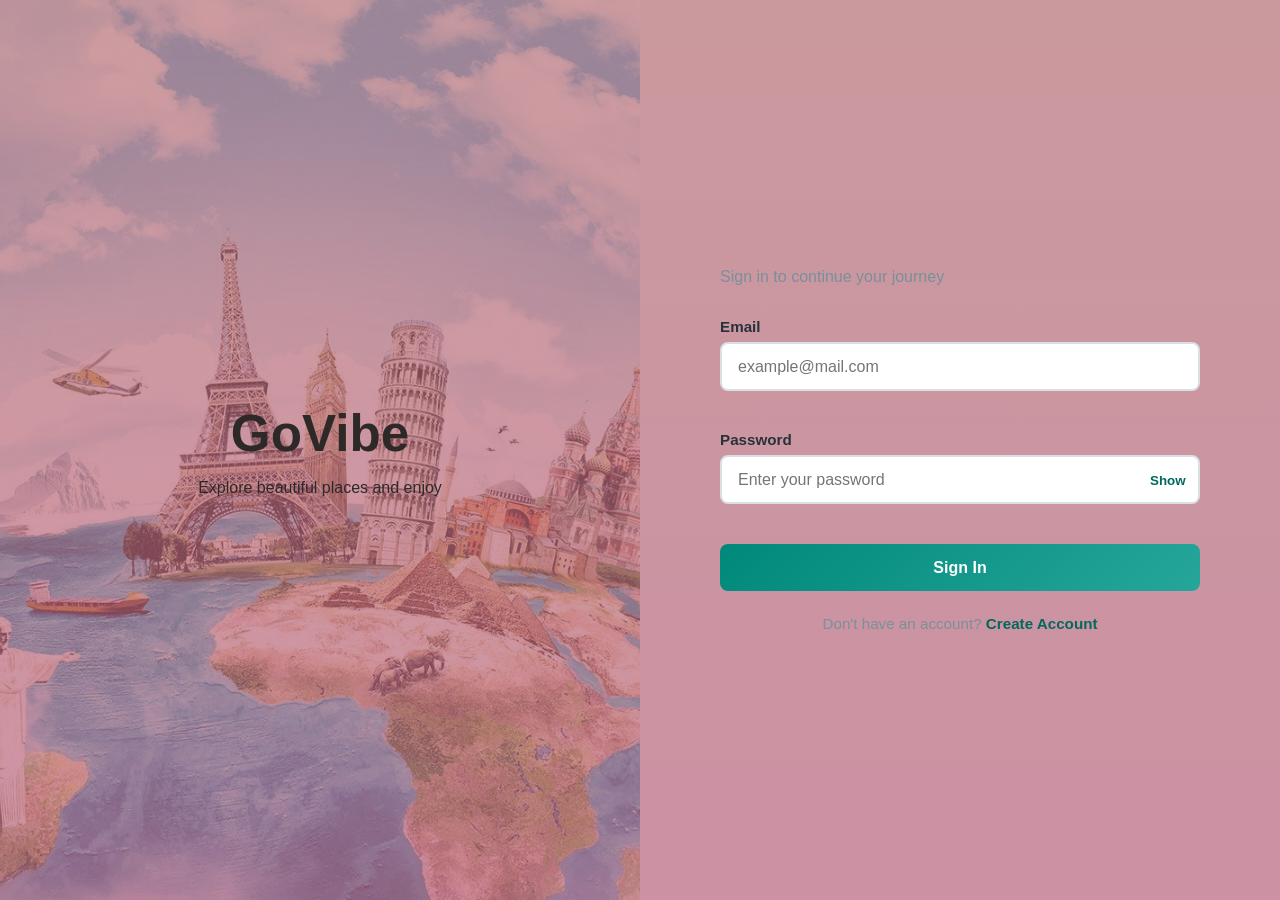
==== signin.html @ 7be55044 "Move index.html to root folder" ====
<!DOCTYPE html>
<html lang="en">

<head>
    <meta charset="UTF-8">
    <meta name="viewport" content="width=device-width, initial-scale=1.0">
    <title>GoVibe - Sign In</title>
    <link rel="stylesheet" href="../css/style.css">
</head>

<body>

    <div class="auth-container">

        <div class="auth-image">
            <div class="overlay">
                <h1>GoVibe</h1>
                <p>Explore beautiful places and enjoy</p>
            </div>
        </div>

        <div class="form-container">

            <div class="form-box signin-box">

                <p class="subtitle">Sign in to continue your journey</p>

                <form id="signinForm" novalidate>

                    <div class="input-group">
                        <label for="signinEmail">Email</label>

                        <input type="email" id="signinEmail" placeholder="example@mail.com">

                        <small class="error" id="signinEmailError"></small>
                    </div>

                    <div class="input-group">
                        <label for="signinPassword">Password</label>

                        <div class="password-wrapper">

                            <input type="password" id="signinPassword" placeholder="Enter your password">

                            <button type="button" class="toggle-password"
                                onclick="togglePassword('signinPassword', this)">
                                Show
                            </button>

                        </div>

                        <small class="error" id="signinPasswordError"></small>
                    </div>

                    <button type="submit" class="btn">
                        Sign In
                    </button>

                    <p class="switch-page">
                        Don't have an account?
                        <a href="index.html">Create Account</a>
                    </p>

                </form>

            </div>

        </div>

    </div>

    <script src="../js/script.js"></script>
</body>

</html>
---- css/style.css ----
* {
    margin: 0;
    padding: 0;
    box-sizing: border-box;
}

:root {
    --primary: #00897b;
    --primary-dark: #00695c;
    --secondary: #26a69a;
    --white: #ffffff;
    --light: #f5f7f8;
    --dark: #263238;
    --gray: #78909c;
    --error: #e53935;
    --success: #2e7d32;
}

html {
    font-size: 16px;
}

body {
    font-family: Arial, Helvetica, sans-serif;
    background: var(--light);
    color: var(--dark);
}


.auth-container {
    min-height: 100vh;
    display: grid;
    grid-template-columns: 1fr 1fr;
}


.auth-image {
    position: relative;

    background-image:
         linear-gradient(
            rgba(179, 103, 109, 0.65),
            rgba(187, 102, 128, 0.7)
        ), 
        url("../images/backgroundimage.jpg");

    background-size: cover;
    background-position: center;

    display: flex;
    align-items: center;
    justify-content: center;
}

.overlay {
    color: rgb(46, 41, 41);
    text-align: center;
    padding: 2rem;
}

.overlay h1 {
    font-size: clamp(2rem, 4vw, 4rem);
    margin-bottom: 1rem;
}



.form-container {
    display: flex;
    justify-content: center;
    align-items: center;

    padding: 3rem 2rem;

    background:  linear-gradient(
            rgba(179, 103, 109, 0.65),
            rgba(187, 102, 128, 0.7)
        );

    overflow-y: auto;
}

.form-box {
    width: 100%;
    max-width: 480px;
}

.form-box h2 {
    font-size: clamp(1.8rem, 3vw, 2.5rem);
    color: var(--primary-dark);
    margin-bottom: 0.5rem;
}

.subtitle {
    color: var(--gray);
    margin-bottom: 2rem;
    font-size: 1rem;
}



.input-group {
    margin-bottom: 1.2rem;
}

.input-group label {
    display: block;
    margin-bottom: 0.45rem;

    font-size: 0.95rem;
    font-weight: 600;
}

.input-group input {
    width: 100%;

    padding: 0.85rem 1rem;

    border: 2px solid #d9e0e3;
    border-radius: 8px;

    font-size: 1rem;

    outline: none;

    transition: 0.3s;
}

.input-group input:focus {
    border-color: var(--primary);
    box-shadow: 0 0 0 3px rgba(0, 137, 123, 0.1);
}

/* Valid and invalid indicators */

.input-group input.valid {
    border-color: var(--success);
}

.input-group input.invalid {
    border-color: var(--error);
}



.password-wrapper {
    position: relative;
    display: flex;
}

.password-wrapper input {
    padding-right: 4.5rem;
}

.toggle-password {
    position: absolute;

    right: 0.4rem;
    top: 50%;

    transform: translateY(-50%);

    border: none;
    background: transparent;

    color: var(--primary-dark);

    font-weight: bold;

    cursor: pointer;

    padding: 0.5rem;
}

.toggle-password:hover {
    color: var(--primary);
}


.error {
    display: block;

    min-height: 1rem;

    margin-top: 0.3rem;

    color: var(--error);

    font-size: 0.8rem;
}

.btn {
    width: 100%;

    border: none;
    border-radius: 8px;

    padding: 0.9rem 1rem;

    background: linear-gradient(
        135deg,
        var(--primary),
        var(--secondary)
    );

    color: white;

    font-size: 1rem;
    font-weight: bold;

    cursor: pointer;

    transition: 0.3s;
}

.btn:hover {
    background: linear-gradient(
        135deg,
        var(--primary-dark),
        var(--primary)
    );

    transform: translateY(-2px);

    box-shadow: 0 5px 15px rgba(0, 105, 92, 0.25);
}



.switch-page {
    text-align: center;

    margin-top: 1.5rem;

    color: var(--gray);

    font-size: 0.95rem;
}

.switch-page a {
    color: var(--primary-dark);

    text-decoration: none;

    font-weight: bold;
}

.switch-page a:hover {
    text-decoration: underline;
}





@media (min-width: 769px) and (max-width: 1024px) {

    .auth-container {
        grid-template-columns: 40% 60%;
    }

    .form-container {
        padding: 2rem;
    }

    .destination-grid {
        grid-template-columns: repeat(2, 1fr);
    }

    .auth-image {
        background-position: center;
    }
}


@media (max-width: 768px) {

    html {
        font-size: 15px;
    }

    .auth-container {
        grid-template-columns: 1fr;

        min-height: 100vh;
    }

    .auth-image {
        min-height: 250px;

        background-position: center;
    }

    .overlay {
        padding: 1.5rem;
    }

    .overlay h1 {
        font-size: 2rem;
    }

    .overlay p {
        font-size: 0.95rem;
    }

    .form-container {
        padding: 2rem 1.2rem;

        align-items: flex-start;
    }

    .form-box {
        max-width: 100%;
    }

    .destination-grid {
        grid-template-columns: 1fr;
    }

    .destinations {
        padding: 3rem 1.2rem;
    }

    
}


@media (max-width: 400px) {

    html {
        font-size: 14px;
    }

    .auth-image {
        min-height: 220px;
    }

    .form-container {
        padding: 1.5rem 1rem;
    }

    .input-group input {
        padding: 0.8rem;
    }
}
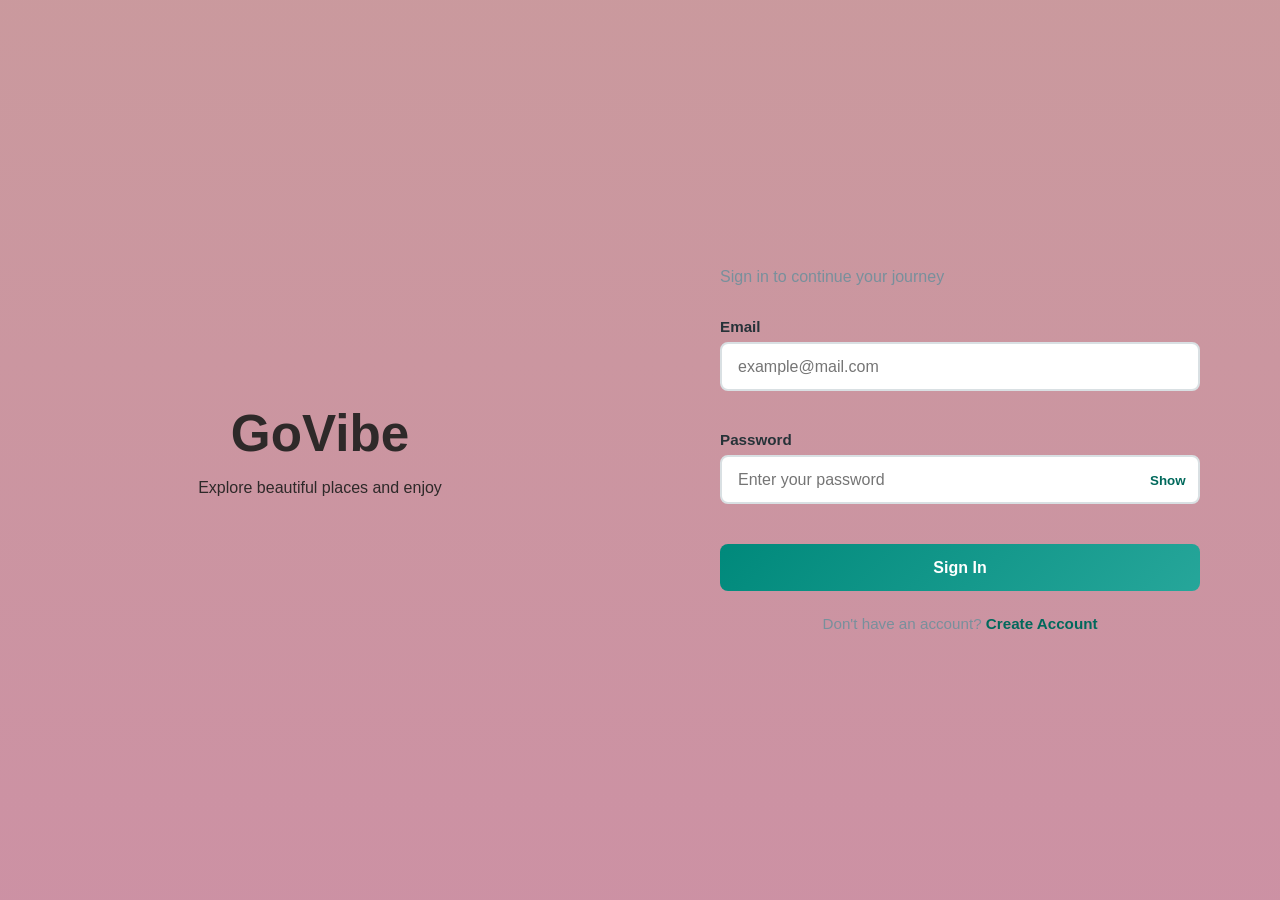
==== commit d2e54d50: "fix css paths" ====
--- a/signin.html
+++ b/signin.html
@@ -5,7 +5,7 @@
     <meta charset="UTF-8">
     <meta name="viewport" content="width=device-width, initial-scale=1.0">
     <title>GoVibe - Sign In</title>
-    <link rel="stylesheet" href="../css/style.css">
+    <link rel="stylesheet" href="css/style.css">
 </head>
 
 <body>
@@ -69,7 +69,7 @@
 
     </div>
 
-    <script src="../js/script.js"></script>
+    <script src="js/script.js"></script>
 </body>
 
 </html>
--- a/css/style.css
+++ b/css/style.css
@@ -43,7 +43,7 @@
             rgba(179, 103, 109, 0.65),
             rgba(187, 102, 128, 0.7)
         ), 
-        url("../images/backgroundimage.jpg");
+        url("images/backgroundimage.jpg");
 
     background-size: cover;
     background-position: center;
